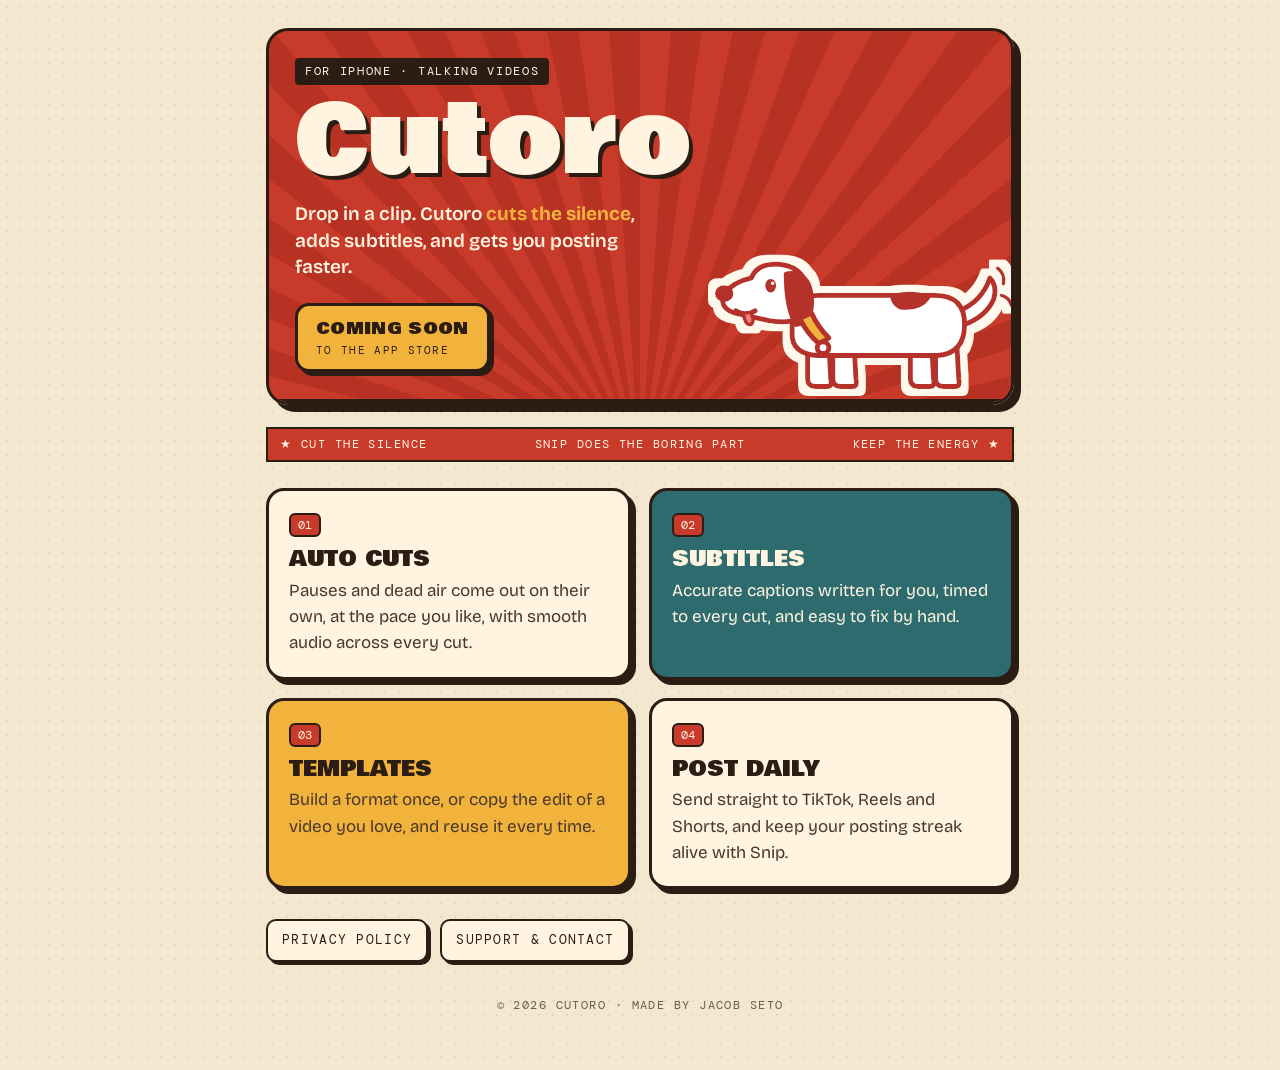
==== index.html @ b3b54649 "index" ====
<!doctype html>
<html lang="en">
<head>
<meta charset="utf-8">
<meta name="viewport" content="width=device-width, initial-scale=1">
<title>Cutoro · Cut the silence</title>
<meta name="description" content="Cutoro cuts the silence out of your talking videos, adds subtitles, and gets you posting faster. For iPhone.">
<meta name="theme-color" content="#C83A2A">
<link rel="preconnect" href="https://fonts.googleapis.com">
<link rel="preconnect" href="https://fonts.gstatic.com" crossorigin>
<link href="https://fonts.googleapis.com/css2?family=Bowlby+One&family=Bricolage+Grotesque:opsz,wght@12..96,400;12..96,600;12..96,700&family=DM+Mono:wght@400;500&display=swap" rel="stylesheet">
<style>
  :root {
    --paper: #F4E7CF; --surface: #FFF4DF; --line: #CDB48C; --ink: #2B1D14;
    --soft: #4A382B; --muted: #6E5A48; --red: #C83A2A; --cream: #FFF4DF;
    --mustard: #F2B33D; --teal: #2E6B6E;
  }
  * { box-sizing: border-box; }
  body {
    margin: 0;
    background-color: var(--paper);
    background-image: radial-gradient(rgba(43, 29, 20, 0.07) 1px, transparent 1.3px);
    background-size: 14px 14px;
    color: var(--ink);
    font-family: "Bricolage Grotesque", system-ui, sans-serif;
    font-size: 17px;
    line-height: 1.55;
  }
  a { color: var(--red); text-decoration-thickness: 2px; text-underline-offset: 3px; }
  a:focus-visible { outline: 3px solid var(--mustard); outline-offset: 2px; border-radius: 4px; }
  .wrap { max-width: 780px; margin: 0 auto; padding: 28px 16px 56px; }

  .poster {
    position: relative; overflow: hidden;
    border: 3px solid var(--ink); border-radius: 22px; box-shadow: 7px 7px 0 var(--ink);
    background: repeating-conic-gradient(from 0deg at 50% 118%, #C83A2A 0deg 4deg, #B83223 4deg 8deg);
    color: var(--cream);
    padding: 26px 26px 0; min-height: 360px;
  }
  .poster::after { content: ""; position: absolute; left: 0; right: 0; bottom: 0; height: 3px; background: var(--ink); }
  .ink-tag {
    display: inline-block; font-family: "DM Mono", monospace; font-size: 12px; letter-spacing: 0.14em;
    text-transform: uppercase; background: var(--ink); color: var(--cream); padding: 4px 10px; border-radius: 4px;
  }
  h1 {
    margin: 14px 0 0; font-family: "Bowlby One", sans-serif; font-weight: 400;
    font-size: clamp(54px, 14vw, 96px); line-height: 0.9; text-shadow: 4px 4px 0 var(--ink);
  }
  .tagline {
    position: relative; z-index: 2; max-width: 50%; margin: 16px 0 22px;
    font-weight: 600; font-size: 19px; line-height: 1.4;
  }
  .tagline b { color: var(--mustard); font-weight: 700; }
  .badge {
    position: relative; z-index: 2; display: inline-flex; align-items: center; gap: 10px;
    margin-bottom: 30px; padding: 10px 18px;
    background: var(--mustard); color: var(--ink);
    border: 3px solid var(--ink); border-radius: 14px; box-shadow: 4px 4px 0 var(--ink);
    font-family: "Bowlby One", sans-serif; font-size: 17px; letter-spacing: 0.02em;
    text-transform: uppercase; text-decoration: none;
  }
  .badge small { font-family: "DM Mono", monospace; font-size: 11px; letter-spacing: 0.12em; display: block; }
  .snip { position: absolute; right: -6px; bottom: -4px; width: min(320px, 50%); height: auto; z-index: 1; }

  .strip {
    display: flex; justify-content: space-between; gap: 10px; margin-top: 22px; padding: 6px 12px;
    background: var(--red); color: var(--cream); border: 2px solid var(--ink);
    font-family: "DM Mono", monospace; font-size: 12px; letter-spacing: 0.12em; text-transform: uppercase;
    white-space: nowrap; overflow: hidden;
  }

  .features { display: grid; grid-template-columns: repeat(2, minmax(0, 1fr)); gap: 18px; margin-top: 26px; }
  .card {
    background: var(--surface); border: 3px solid var(--ink); border-radius: 18px;
    box-shadow: 5px 5px 0 var(--ink); padding: 20px;
  }
  .card .num {
    display: inline-block; font-family: "DM Mono", monospace; font-size: 12px; color: var(--cream);
    background: var(--red); border: 2px solid var(--ink); border-radius: 6px; padding: 1px 7px;
  }
  .card h2 {
    margin: 10px 0 6px; font-family: "Bowlby One", sans-serif; font-weight: 400;
    font-size: 22px; line-height: 1.1; text-transform: uppercase;
  }
  .card p { margin: 0; color: var(--soft); }
  .card.teal { background: var(--teal); color: var(--cream); }
  .card.teal p { color: var(--cream); }
  .card.mustard { background: var(--mustard); }

  .links {
    display: flex; flex-wrap: wrap; gap: 12px; margin-top: 30px;
  }
  .links a {
    font-family: "DM Mono", monospace; font-size: 13px; letter-spacing: 0.1em; text-transform: uppercase;
    color: var(--ink); text-decoration: none; background: var(--surface);
    border: 2px solid var(--ink); border-radius: 10px; box-shadow: 3px 3px 0 var(--ink); padding: 9px 14px;
  }
  .links a:hover { background: var(--mustard); }

  footer {
    margin-top: 34px; text-align: center; font-family: "DM Mono", monospace; font-size: 12px;
    letter-spacing: 0.12em; text-transform: uppercase; color: var(--muted);
  }

  @media (max-width: 600px) {
    body { font-size: 16px; }
    .poster { padding: 20px 18px 0; min-height: 0; }
    .tagline { max-width: none; }
    .badge { margin-bottom: 170px; }
    .snip { width: 250px; }
    .features { grid-template-columns: minmax(0, 1fr); }
    .strip .hide-sm { display: none; }
  }
</style>
</head>
<body>
<main class="wrap">
  <header class="poster">
    <span class="ink-tag">For iPhone · Talking videos</span>
    <h1>Cutoro</h1>
    <p class="tagline">Drop in a clip. Cutoro <b>cuts the silence</b>, adds subtitles, and gets you posting faster.</p>
    <span class="badge"><span>Coming soon<small>to the App Store</small></span></span>
    <svg class="snip" viewBox="-14 -4 330 168" role="img" aria-label="Snip, Cutoro's dachshund mascot">
      <defs>
        <filter id="sticker" x="-15%" y="-25%" width="130%" height="150%">
          <feMorphology in="SourceAlpha" operator="dilate" radius="7" result="grown"/>
          <feFlood flood-color="#FFF8EC"/>
          <feComposite in2="grown" operator="in" result="edge"/>
          <feMerge><feMergeNode in="edge"/><feMergeNode in="SourceGraphic"/></feMerge>
        </filter>
      </defs>
      <g filter="url(#sticker)" stroke="#B5302A" stroke-width="5" stroke-linejoin="round" stroke-linecap="round">
        <path d="M100 100 L100 136 Q100 144 108 144 L120 144 Q126 144 124 136 L122 100 Z" fill="#FFFFFF"/>
        <path d="M126 100 L126 136 Q126 144 134 144 L146 144 Q152 144 150 136 L148 100 Z" fill="#FFFFFF"/>
        <path d="M206 100 L206 136 Q206 144 214 144 L226 144 Q232 144 230 136 L228 100 Z" fill="#FFFFFF"/>
        <path d="M232 100 L232 136 Q232 144 240 144 L252 144 Q258 144 256 136 L254 100 Z" fill="#FFFFFF"/>
        <path d="M256 66 Q280 56 288 32 Q296 40 292 54 Q284 72 262 80 Z" fill="#FFFFFF"/>
        <path d="M84 70 Q84 50 112 50 L232 50 Q262 50 262 80 Q262 110 234 112 L110 112 Q84 110 84 90 Z" fill="#FFFFFF"/>
        <path d="M188 51 Q208 46 224 52 Q216 64 196 62 Q188 58 188 51 Z" fill="#B5302A"/>
        <path d="M100 60 Q104 22 72 18 Q48 16 42 32 Q24 36 14 48 Q8 62 24 68 Q42 72 60 76 Q96 82 100 60 Z" fill="#FFFFFF"/>
        <ellipse cx="14" cy="48" rx="7" ry="6" fill="#B5302A"/>
        <path d="M78 28 Q102 24 104 52 Q106 76 88 80 Q78 62 78 28 Z" fill="#B5302A"/>
        <path d="M92 74 Q100 90 112 100 L122 94 Q110 82 104 68 Z" fill="#F2B33D"/>
        <circle cx="116" cy="104" r="6" fill="#FFFFFF"/>
        <ellipse cx="62" cy="40" rx="5.5" ry="7" fill="#B5302A" stroke="none"/>
        <circle cx="64" cy="37.5" r="1.8" fill="#FFFFFF" stroke="none"/>
        <path d="M26 66 Q36 72 46 66" fill="none"/>
        <path d="M34 70 Q36 82 42 80 Q46 76 42 69" fill="#F27E7E" stroke-width="3.5"/>
        <path d="M296 22 Q304 28 302 38 M300 50 Q308 52 310 60" fill="none" stroke-width="3.5"/>
      </g>
    </svg>
  </header>

  <div class="strip" aria-hidden="true">
    <span>★ Cut the silence</span>
    <span class="hide-sm">Snip does the boring part</span>
    <span>Keep the energy ★</span>
  </div>

  <section class="features" aria-label="What Cutoro does">
    <article class="card">
      <span class="num">01</span>
      <h2>Auto cuts</h2>
      <p>Pauses and dead air come out on their own, at the pace you like, with smooth audio across every cut.</p>
    </article>
    <article class="card teal">
      <span class="num">02</span>
      <h2>Subtitles</h2>
      <p>Accurate captions written for you, timed to every cut, and easy to fix by hand.</p>
    </article>
    <article class="card mustard">
      <span class="num">03</span>
      <h2>Templates</h2>
      <p>Build a format once, or copy the edit of a video you love, and reuse it every time.</p>
    </article>
    <article class="card">
      <span class="num">04</span>
      <h2>Post daily</h2>
      <p>Send straight to TikTok, Reels and Shorts, and keep your posting streak alive with Snip.</p>
    </article>
  </section>

  <nav class="links" aria-label="More">
    <a href="privacypolicy.html">Privacy policy</a>
    <a href="mailto:matthewseto2004@gmail.com">Support &amp; contact</a>
  </nav>

  <footer>© 2026 Cutoro · Made by Jacob Seto</footer>
</main>
</body>
</html>
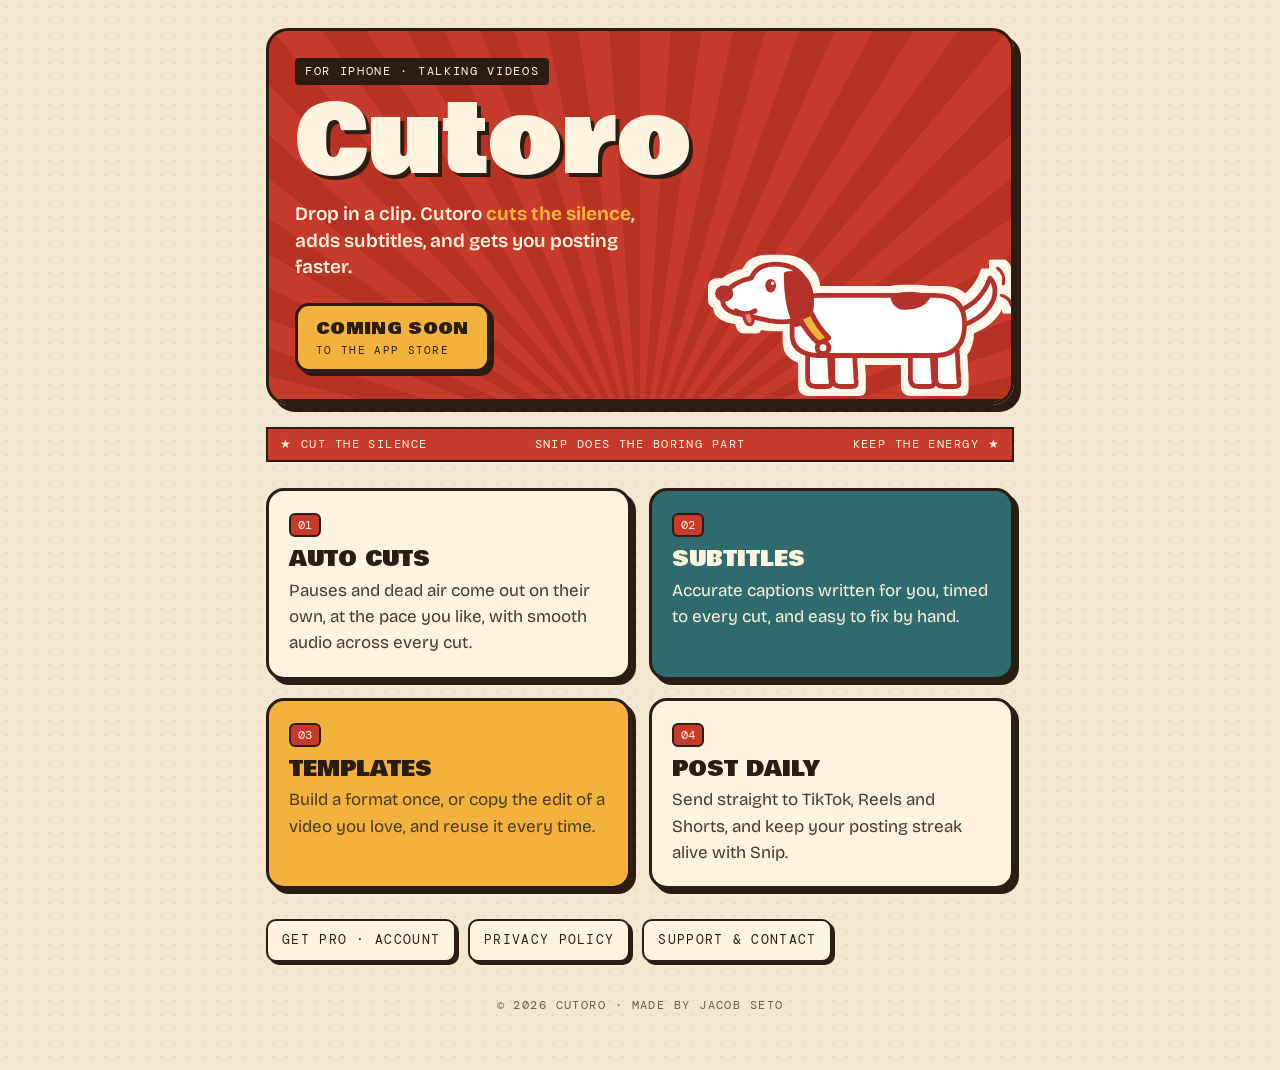
==== commit a7ffe3e2: "adding domain" ====
--- a/index.html
+++ b/index.html
@@ -181,6 +181,7 @@
   </section>
 
   <nav class="links" aria-label="More">
+    <a href="account.html">Get Pro · Account</a>
     <a href="privacypolicy.html">Privacy policy</a>
     <a href="mailto:matthewseto2004@gmail.com">Support &amp; contact</a>
   </nav>
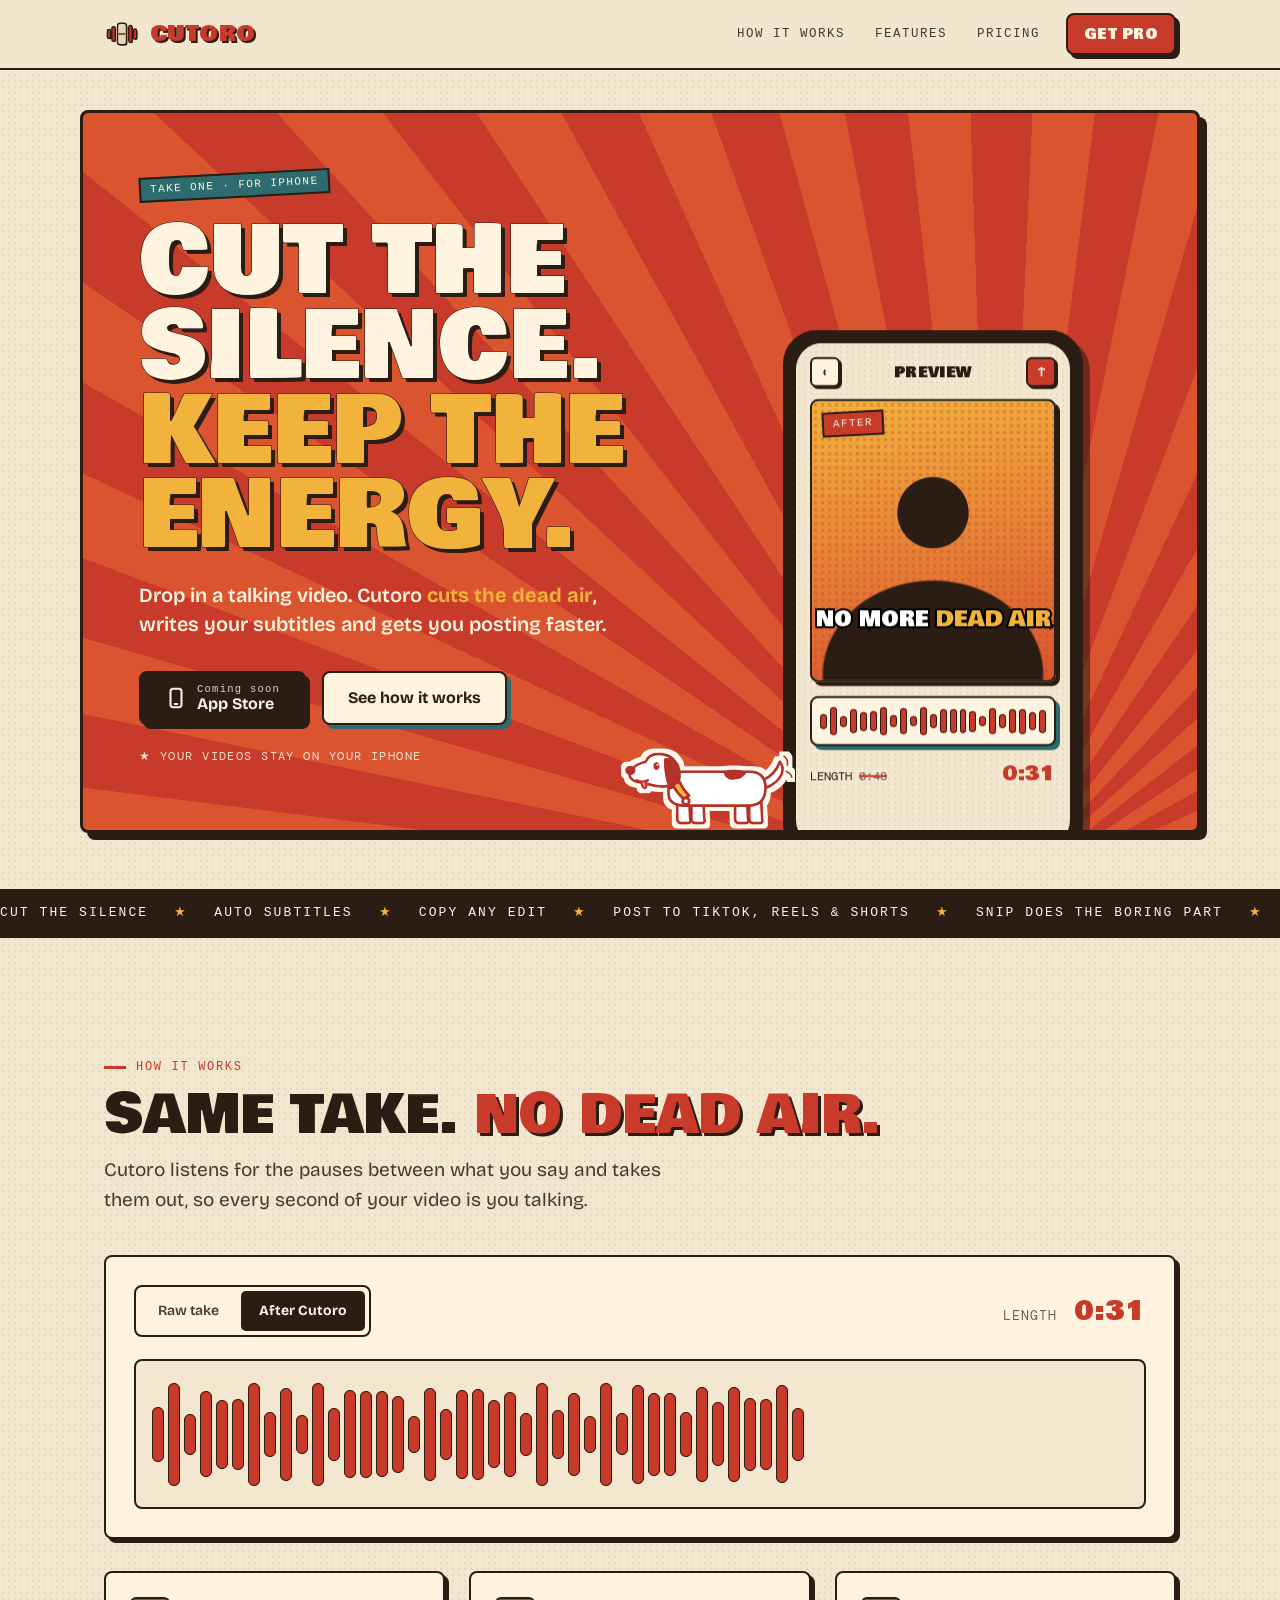
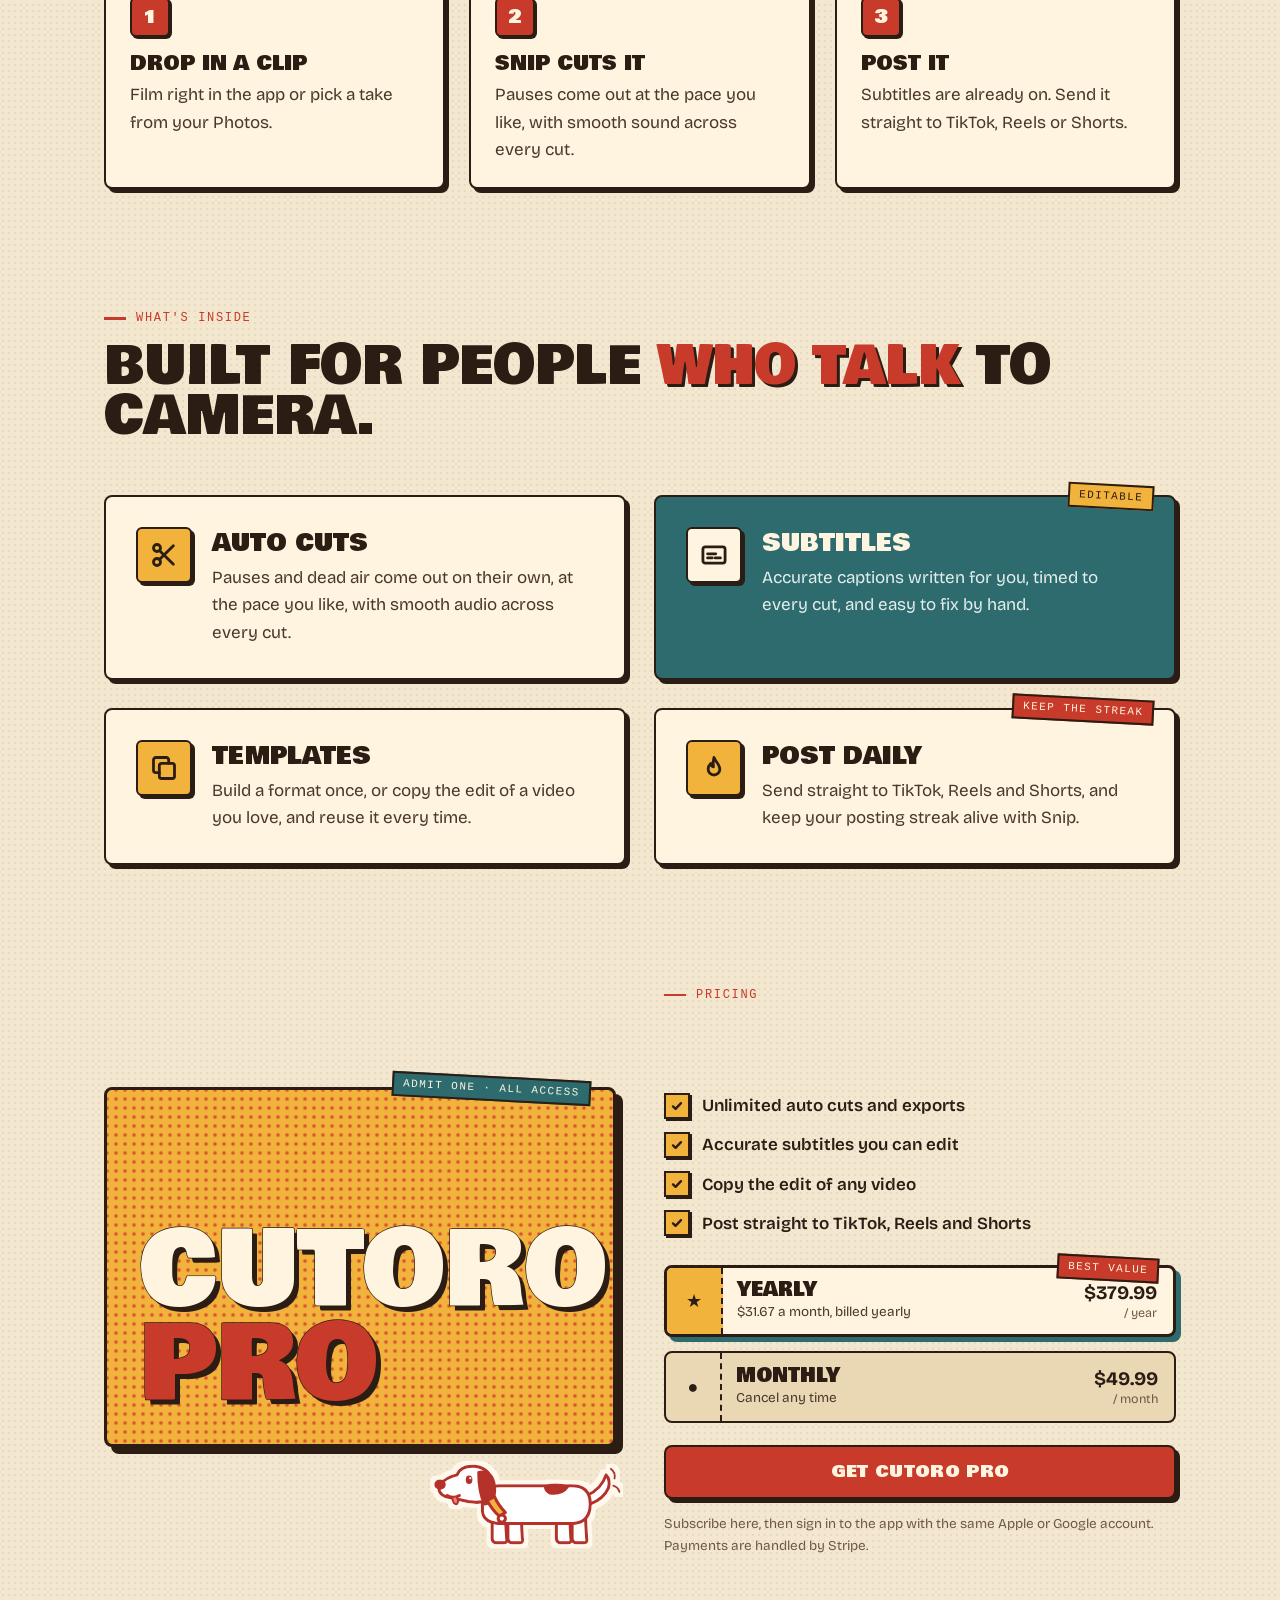
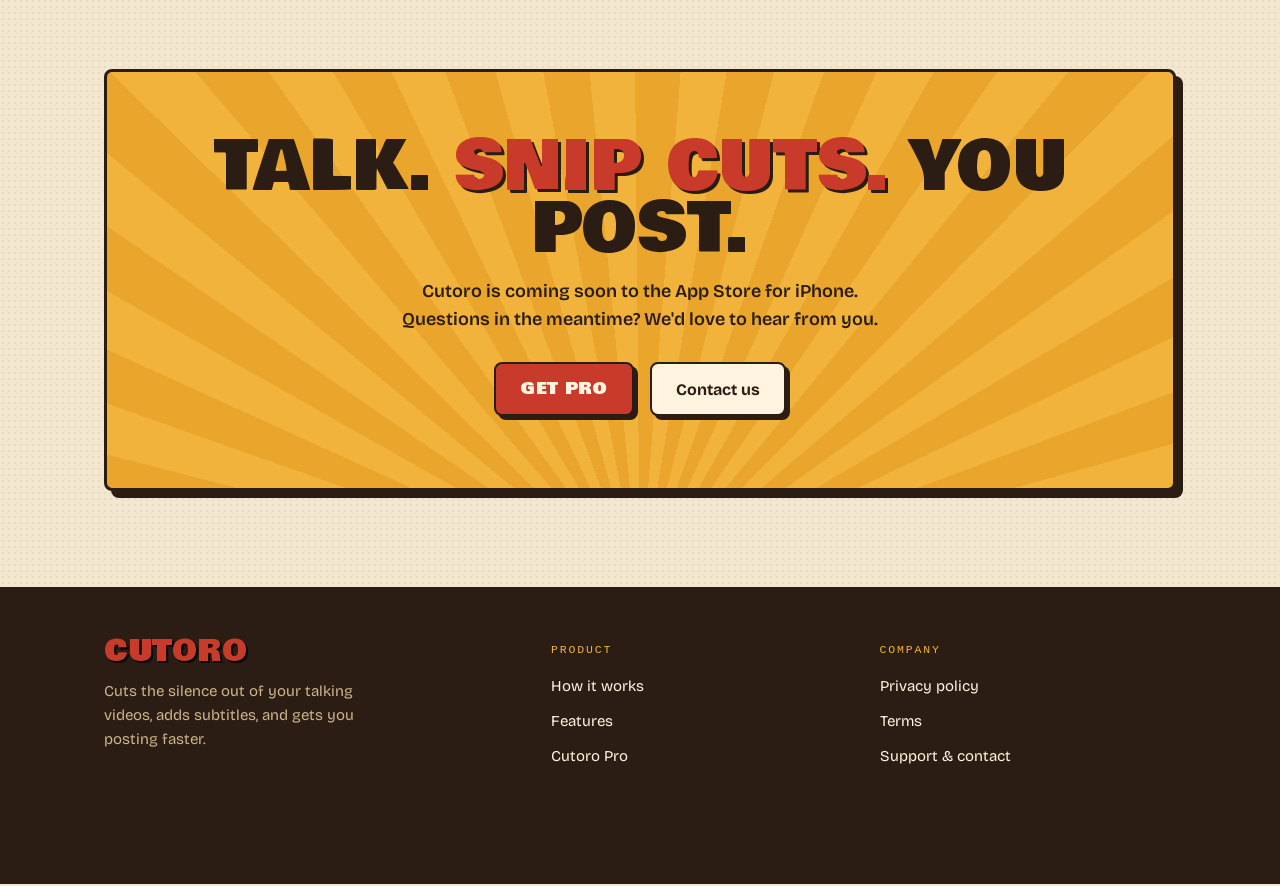
==== commit 5d8ca61f: "Redesign the site in the app's screenprint style, with scroll motion - Shared assets/site.css built " ====
--- a/index.html
+++ b/index.html
@@ -5,188 +5,487 @@
 <meta name="viewport" content="width=device-width, initial-scale=1">
 <title>Cutoro · Cut the silence</title>
 <meta name="description" content="Cutoro cuts the silence out of your talking videos, adds subtitles, and gets you posting faster. For iPhone.">
-<meta name="theme-color" content="#C83A2A">
+<meta name="theme-color" content="#F4E7CF">
+<meta property="og:title" content="Cutoro · Cut the silence">
+<meta property="og:description" content="Drop in a clip. Cutoro cuts the silence, adds subtitles, and gets you posting faster.">
+<link rel="icon" href="assets/favicon.svg" type="image/svg+xml">
 <link rel="preconnect" href="https://fonts.googleapis.com">
 <link rel="preconnect" href="https://fonts.gstatic.com" crossorigin>
-<link href="https://fonts.googleapis.com/css2?family=Bowlby+One&family=Bricolage+Grotesque:opsz,wght@12..96,400;12..96,600;12..96,700&family=DM+Mono:wght@400;500&display=swap" rel="stylesheet">
+<link href="https://fonts.googleapis.com/css2?family=Bowlby+One&family=Bricolage+Grotesque:opsz,wght@12..96,400;12..96,500;12..96,600;12..96,700&family=DM+Mono:wght@400;500&display=swap" rel="stylesheet">
+<link rel="stylesheet" href="assets/site.css">
 <style>
-  :root {
-    --paper: #F4E7CF; --surface: #FFF4DF; --line: #CDB48C; --ink: #2B1D14;
-    --soft: #4A382B; --muted: #6E5A48; --red: #C83A2A; --cream: #FFF4DF;
-    --mustard: #F2B33D; --teal: #2E6B6E;
-  }
-  * { box-sizing: border-box; }
-  body {
-    margin: 0;
-    background-color: var(--paper);
-    background-image: radial-gradient(rgba(43, 29, 20, 0.07) 1px, transparent 1.3px);
-    background-size: 14px 14px;
-    color: var(--ink);
-    font-family: "Bricolage Grotesque", system-ui, sans-serif;
-    font-size: 17px;
-    line-height: 1.55;
-  }
-  a { color: var(--red); text-decoration-thickness: 2px; text-underline-offset: 3px; }
-  a:focus-visible { outline: 3px solid var(--mustard); outline-offset: 2px; border-radius: 4px; }
-  .wrap { max-width: 780px; margin: 0 auto; padding: 28px 16px 56px; }
-
-  .poster {
+  /* ── Hero ── */
+  .hero { padding: 40px 0 0; }
+  .hero-poster {
     position: relative; overflow: hidden;
-    border: 3px solid var(--ink); border-radius: 22px; box-shadow: 7px 7px 0 var(--ink);
-    background: repeating-conic-gradient(from 0deg at 50% 118%, #C83A2A 0deg 4deg, #B83223 4deg 8deg);
-    color: var(--cream);
-    padding: 26px 26px 0; min-height: 360px;
-  }
-  .poster::after { content: ""; position: absolute; left: 0; right: 0; bottom: 0; height: 3px; background: var(--ink); }
-  .ink-tag {
-    display: inline-block; font-family: "DM Mono", monospace; font-size: 12px; letter-spacing: 0.14em;
-    text-transform: uppercase; background: var(--ink); color: var(--cream); padding: 4px 10px; border-radius: 4px;
-  }
-  h1 {
-    margin: 14px 0 0; font-family: "Bowlby One", sans-serif; font-weight: 400;
-    font-size: clamp(54px, 14vw, 96px); line-height: 0.9; text-shadow: 4px 4px 0 var(--ink);
-  }
-  .tagline {
-    position: relative; z-index: 2; max-width: 50%; margin: 16px 0 22px;
-    font-weight: 600; font-size: 19px; line-height: 1.4;
-  }
-  .tagline b { color: var(--mustard); font-weight: 700; }
-  .badge {
-    position: relative; z-index: 2; display: inline-flex; align-items: center; gap: 10px;
-    margin-bottom: 30px; padding: 10px 18px;
-    background: var(--mustard); color: var(--ink);
-    border: 3px solid var(--ink); border-radius: 14px; box-shadow: 4px 4px 0 var(--ink);
-    font-family: "Bowlby One", sans-serif; font-size: 17px; letter-spacing: 0.02em;
-    text-transform: uppercase; text-decoration: none;
-  }
-  .badge small { font-family: "DM Mono", monospace; font-size: 11px; letter-spacing: 0.12em; display: block; }
-  .snip { position: absolute; right: -6px; bottom: -4px; width: min(320px, 50%); height: auto; z-index: 1; }
-
-  .strip {
-    display: flex; justify-content: space-between; gap: 10px; margin-top: 22px; padding: 6px 12px;
-    background: var(--red); color: var(--cream); border: 2px solid var(--ink);
-    font-family: "DM Mono", monospace; font-size: 12px; letter-spacing: 0.12em; text-transform: uppercase;
-    white-space: nowrap; overflow: hidden;
-  }
-
-  .features { display: grid; grid-template-columns: repeat(2, minmax(0, 1fr)); gap: 18px; margin-top: 26px; }
-  .card {
-    background: var(--surface); border: 3px solid var(--ink); border-radius: 18px;
-    box-shadow: 5px 5px 0 var(--ink); padding: 20px;
-  }
-  .card .num {
-    display: inline-block; font-family: "DM Mono", monospace; font-size: 12px; color: var(--cream);
-    background: var(--red); border: 2px solid var(--ink); border-radius: 6px; padding: 1px 7px;
-  }
-  .card h2 {
-    margin: 10px 0 6px; font-family: "Bowlby One", sans-serif; font-weight: 400;
-    font-size: 22px; line-height: 1.1; text-transform: uppercase;
-  }
-  .card p { margin: 0; color: var(--soft); }
-  .card.teal { background: var(--teal); color: var(--cream); }
-  .card.teal p { color: var(--cream); }
-  .card.mustard { background: var(--mustard); }
-
-  .links {
-    display: flex; flex-wrap: wrap; gap: 12px; margin-top: 30px;
-  }
-  .links a {
-    font-family: "DM Mono", monospace; font-size: 13px; letter-spacing: 0.1em; text-transform: uppercase;
-    color: var(--ink); text-decoration: none; background: var(--surface);
-    border: 2px solid var(--ink); border-radius: 10px; box-shadow: 3px 3px 0 var(--ink); padding: 9px 14px;
-  }
-  .links a:hover { background: var(--mustard); }
-
-  footer {
-    margin-top: 34px; text-align: center; font-family: "DM Mono", monospace; font-size: 12px;
-    letter-spacing: 0.12em; text-transform: uppercase; color: var(--muted);
-  }
-
+    border: var(--ink-heavy) solid var(--ink); border-radius: var(--corner);
+    box-shadow: var(--hero-shadow) var(--hero-shadow) 0 var(--ink);
+    display: grid; grid-template-columns: minmax(0, 1.15fr) minmax(0, 0.85fr); align-items: end; gap: 24px;
+    padding: 56px 56px 0; color: var(--cream);
+  }
+  .hero-copy { padding-bottom: 64px; position: relative; z-index: 2; }
+  .hero h1 {
+    margin: 22px 0 0; font-size: clamp(46px, 7.4vw, 92px);
+    text-shadow: 4px 4px 0 var(--ink);
+    -webkit-text-stroke: 1.2px var(--ink); paint-order: stroke fill;
+  }
+  .hero h1 .line { display: block; }
+  .hero h1 .accent { color: var(--mustard); }
+  .hero-lead { max-width: 470px; margin: 22px 0 32px; font-size: 20px; font-weight: 600; line-height: 1.45; }
+  .hero-lead b { color: var(--mustard); }
+  .hero-actions { display: flex; flex-wrap: wrap; gap: 16px; }
+  .hero-note { margin: 22px 0 0; font-family: var(--mono); font-size: 12px; letter-spacing: 0.12em; text-transform: uppercase; opacity: .9; }
+
+  /* Phone */
+  .hero-stage { position: relative; align-self: end; display: flex; justify-content: center; }
+  .phone {
+    position: relative; z-index: 1; width: 300px; margin-bottom: -40px;
+    background: var(--ink); border: var(--ink-heavy) solid var(--ink); border-radius: 34px;
+    padding: 10px; box-shadow: var(--hero-shadow) var(--hero-shadow) 0 rgba(43, 29, 20, .55);
+  }
+  .screen {
+    background: var(--paper); border-radius: 26px; overflow: hidden; color: var(--ink);
+    background-image: radial-gradient(rgba(43, 29, 20, 0.07) 0.7px, transparent 0.9px); background-size: 6px 6px;
+    padding: 14px 14px 56px;
+  }
+  .screen-bar { display: flex; justify-content: space-between; align-items: center; margin-bottom: 12px; }
+  .screen-bar .ico {
+    width: 30px; height: 30px; border: 2px solid var(--ink); border-radius: var(--corner-sm);
+    background: var(--surface); box-shadow: 2px 2px 0 var(--ink); display: grid; place-items: center;
+    font-weight: 700; font-size: 14px; line-height: 1;
+  }
+  .screen-bar .title { font-family: var(--display); font-size: 15px; letter-spacing: 0.02em; }
+  .video {
+    position: relative; aspect-ratio: 4 / 4.6; border: var(--ink-w) solid var(--ink); border-radius: var(--corner);
+    box-shadow: 4px 4px 0 var(--ink); overflow: hidden;
+    background:
+      radial-gradient(circle at 50% 40%, #2B1D14 0 17%, transparent 17.5%),
+      radial-gradient(ellipse 46% 34% at 50% 98%, #2B1D14 0 98%, transparent 100%),
+      radial-gradient(circle, rgba(200, 58, 42, .35) 1.4px, transparent 1.8px) 0 0 / 7px 7px,
+      linear-gradient(170deg, var(--mustard), var(--red-ray));
+  }
+  .video .print-tag { position: absolute; top: 10px; left: 10px; }
+  .caption {
+    position: absolute; left: 0; right: 0; bottom: 18%; text-align: center;
+    font-family: var(--display); font-size: 21px; color: #fff; line-height: 1;
+    -webkit-text-stroke: 4px #000; paint-order: stroke fill;
+  }
+  .caption mark { background: none; color: var(--mustard); }
+  .mini-wave { margin-top: 14px; padding: 8px 8px; height: 50px; }
+  .lengths { display: flex; align-items: baseline; justify-content: space-between; margin-top: 12px; font-family: var(--mono); font-size: 12px; }
+  .lengths s { color: var(--muted); text-decoration-color: var(--red); text-decoration-thickness: 2px; }
+  .lengths b { font-family: var(--display); font-weight: 400; font-size: 20px; color: var(--red); }
+  .snip-hero { position: absolute; z-index: 3; width: 180px; left: -110px; bottom: -4px; }
+
+  /* Waveform (bars) */
+  .wave { display: flex; align-items: center; gap: 3px; background: var(--surface); }
+  .wave i {
+    flex: 1 1 0; min-width: 2px; height: var(--h); max-width: 9px;
+    background: var(--red); border-radius: 99px; outline: 1.5px solid var(--ink); outline-offset: -1.5px;
+  }
+  .wave .gap { display: flex; align-items: center; gap: 3px; height: 100%; flex: 0 0 auto; }
+  .wave .gap i { background: var(--cut); outline: none; opacity: .55; width: 4px; }
+
+  /* ── Sections ── */
+  section.block { padding-top: 112px; }
+  .block-head { display: flex; justify-content: space-between; align-items: end; gap: 32px; flex-wrap: wrap; margin-bottom: 40px; }
+
+  /* How it works */
+  .demo { padding: 28px; }
+  .demo-top { display: flex; justify-content: space-between; align-items: center; gap: 16px; flex-wrap: wrap; margin-bottom: 22px; }
+  .seg {
+    display: inline-flex; gap: 4px; padding: 4px; background: var(--surface);
+    border: 2px solid var(--ink); border-radius: var(--corner);
+  }
+  .seg button {
+    font: inherit; font-weight: 600; font-size: 14px; border: 0; cursor: pointer; background: transparent; color: var(--soft);
+    min-height: 40px; padding: 0 18px; border-radius: 5px;
+  }
+  .seg button[aria-pressed="true"] { background: var(--ink); color: var(--cream); font-weight: 700; }
+  .demo-len { font-family: var(--mono); font-size: 13px; letter-spacing: 0.08em; text-transform: uppercase; color: var(--muted); }
+  .demo-len b { font-family: var(--display); font-weight: 400; font-size: 26px; color: var(--red); letter-spacing: 0; margin-left: 8px; }
+  .big-wave {
+    height: 150px; padding: 18px 16px; border: var(--ink-w) solid var(--ink); border-radius: var(--corner);
+    background: var(--paper); gap: 4px;
+  }
+  .big-wave i { max-width: 12px; }
+  .big-wave .gap {
+    position: relative; gap: 4px; padding: 0 6px; margin: 0 2px;
+    background: repeating-linear-gradient(-45deg, rgba(180, 80, 31, .16) 0 6px, transparent 6px 12px);
+    border: 2px dashed var(--cut); border-radius: 5px;
+    overflow: hidden; max-width: 140px;
+    transition: max-width .55s cubic-bezier(.6, 0, .2, 1), padding .55s, margin .55s, border-width .2s .35s, opacity .3s;
+  }
+  .big-wave .gap::before {
+    content: "cut"; position: absolute; top: -1px; left: 50%; transform: translateX(-50%);
+    font-family: var(--mono); font-size: 10px; font-weight: 500; letter-spacing: .12em; text-transform: uppercase;
+    background: var(--cut); color: var(--cream); padding: 0 5px; border-radius: 0 0 3px 3px;
+  }
+  .big-wave .gap i { width: 5px; }
+  .big-wave.after .gap { max-width: 0; padding: 0; margin: 0 -2px; border-width: 0; opacity: 0; }
+  @media (prefers-reduced-motion: reduce) { .big-wave .gap { transition: none; } }
+
+  .steps { display: grid; grid-template-columns: repeat(3, minmax(0, 1fr)); gap: 24px; margin-top: 32px; }
+  .step { padding: 24px; }
+  .step .n {
+    display: inline-grid; place-items: center; width: 40px; height: 40px;
+    font-family: var(--display); font-size: 18px; color: var(--cream); background: var(--red);
+    border: 2px solid var(--ink); border-radius: var(--corner-sm); box-shadow: 2px 2px 0 var(--ink);
+  }
+  .step h3 { margin: 16px 0 6px; font-family: var(--display); font-weight: 400; font-size: 20px; line-height: 1.1; text-transform: uppercase; }
+  .step p { margin: 0; color: var(--soft); }
+
+  /* Features */
+  .features { display: grid; grid-template-columns: repeat(2, minmax(0, 1fr)); gap: 28px; }
+  .feature { padding: 30px 30px 32px; display: grid; grid-template-columns: auto 1fr; gap: 20px; align-items: start; }
+  .feature .icon {
+    width: 56px; height: 56px; display: grid; place-items: center;
+    background: var(--mustard); border: var(--ink-w) solid var(--ink); border-radius: var(--corner-sm);
+    box-shadow: 3px 3px 0 var(--ink);
+  }
+  .feature .icon svg { width: 28px; height: 28px; }
+  .feature h3 { margin: 4px 0 8px; font-family: var(--display); font-weight: 400; font-size: 24px; line-height: 1.05; text-transform: uppercase; }
+  .feature p { margin: 0; color: var(--soft); }
+  .feature .print-tag { position: absolute; top: -13px; right: 20px; }
+  .feature.teal { background: var(--teal); color: var(--cream); }
+  .feature.teal p { color: #E3EEEC; }
+  .feature.teal .icon { background: var(--cream); }
+
+  /* Pro */
+  .pro { display: grid; grid-template-columns: minmax(0, 1fr) minmax(0, 1fr); gap: 48px; align-items: center; }
+  .pro-poster {
+    position: relative; min-height: 360px; padding: 32px;
+    border: var(--ink-heavy) solid var(--ink); border-radius: var(--corner);
+    box-shadow: var(--hero-shadow) var(--hero-shadow) 0 var(--ink);
+    display: flex; flex-direction: column; justify-content: flex-end;
+  }
+  .pro-poster .display { font-size: clamp(62px, 8vw, 104px); -webkit-text-stroke: 1.4px var(--ink); paint-order: stroke fill; text-shadow: 5px 5px 0 var(--ink); }
+  .pro-poster .display span { display: block; }
+  .pro-poster .display .c { color: var(--cream); }
+  .pro-poster .display .r { color: var(--red); }
+  .pro-poster .print-tag { position: absolute; top: -14px; right: 22px; }
+  .pro-poster .snip-pro { position: absolute; right: -10px; bottom: -34px; width: 200px; }
+  .checks { list-style: none; padding: 0; margin: 24px 0 28px; display: grid; gap: 12px; }
+  .checks li { display: flex; gap: 12px; align-items: center; font-weight: 600; }
+  .checks li::before {
+    content: ""; flex: none; width: 22px; height: 22px; background: var(--mustard);
+    border: 2px solid var(--ink); box-shadow: 2px 2px 0 var(--ink);
+    background-image: url("data:image/svg+xml,%3Csvg xmlns='http://www.w3.org/2000/svg' viewBox='0 0 20 20'%3E%3Cpath d='M5 10.5l3.2 3L15 6.5' fill='none' stroke='%232B1D14' stroke-width='3' stroke-linecap='round' stroke-linejoin='round'/%3E%3C/svg%3E");
+    background-size: 16px; background-position: center; background-repeat: no-repeat;
+  }
+  .tickets { display: grid; gap: 14px; margin-bottom: 22px; }
+  .ticket-row {
+    position: relative; display: flex; align-items: stretch; min-height: 72px; text-decoration: none; color: var(--ink);
+    background: var(--surface2); border: var(--ink-w) solid var(--ink); border-radius: var(--corner); overflow: visible;
+  }
+  .ticket-row.best { background: var(--surface); border-width: var(--ink-heavy); box-shadow: 5px 5px 0 var(--teal); }
+  .ticket-row .stub { width: 56px; flex: none; border-right: 2.5px dashed var(--ink); display: grid; place-items: center; font-family: var(--display); font-size: 18px; }
+  .ticket-row.best .stub { background: var(--mustard); border-radius: 5px 0 0 5px; }
+  .ticket-row .what { padding: 12px 14px; display: flex; flex-direction: column; justify-content: center; }
+  .ticket-row .what b { font-family: var(--display); font-weight: 400; font-size: 19px; text-transform: uppercase; line-height: 1.1; }
+  .ticket-row .what small { color: var(--soft); font-size: 13.5px; }
+  .ticket-row .price { margin-left: auto; padding: 0 16px; display: flex; flex-direction: column; justify-content: center; text-align: right; line-height: 1.2; }
+  .ticket-row .price b { font-size: 19px; }
+  .ticket-row .price small { font-size: 12.5px; color: var(--muted); }
+  .ticket-row .print-tag { position: absolute; top: -12px; right: 14px; }
+  .fine { font-size: 13.5px; color: var(--muted); margin: 14px 0 0; }
+
+  /* Closing CTA */
+  .cta {
+    position: relative; overflow: hidden; text-align: center; padding: 64px 24px 72px;
+    border: var(--ink-heavy) solid var(--ink); border-radius: var(--corner);
+    box-shadow: var(--hero-shadow) var(--hero-shadow) 0 var(--ink);
+  }
+  .cta .display { font-size: clamp(36px, 6vw, 68px); color: var(--ink); }
+  .cta .display span { color: var(--red); text-shadow: 3px 3px 0 var(--ink); }
+  .cta p { max-width: 520px; margin: 16px auto 28px; font-size: 18px; font-weight: 600; }
+  .cta-actions { display: flex; flex-wrap: wrap; gap: 16px; justify-content: center; }
+
+  @media (max-width: 960px) {
+    .hero-poster { grid-template-columns: minmax(0, 1fr); padding: 40px 32px 0; }
+    .hero-copy { padding-bottom: 8px; }
+    .hero-stage { padding-top: 12px; }
+    .pro { grid-template-columns: minmax(0, 1fr); gap: 56px; }
+    .steps { grid-template-columns: minmax(0, 1fr); gap: 18px; }
+    .features { grid-template-columns: minmax(0, 1fr); gap: 24px; }
+  }
   @media (max-width: 600px) {
-    body { font-size: 16px; }
-    .poster { padding: 20px 18px 0; min-height: 0; }
-    .tagline { max-width: none; }
-    .badge { margin-bottom: 170px; }
-    .snip { width: 250px; }
-    .features { grid-template-columns: minmax(0, 1fr); }
-    .strip .hide-sm { display: none; }
+    .hero { padding-top: 20px; }
+    .hero-poster { padding: 28px 20px 0; }
+    .hero-lead { font-size: 17px; }
+    .hero-actions .btn { width: 100%; }
+    .phone { width: 260px; }
+    .snip-hero { display: none; }
+    .caption { font-size: 18px; }
+    section.block { padding-top: 80px; }
+    .demo { padding: 18px; }
+    .big-wave { height: 110px; padding: 14px 8px; gap: 2px; }
+    .big-wave .gap { gap: 2px; padding: 0 3px; }
+    .big-wave .gap i { width: 3px; }
+    .feature { padding: 24px 20px; grid-template-columns: minmax(0, 1fr); gap: 14px; }
+    .pro-poster { min-height: 300px; padding: 24px; }
+    .pro-poster .snip-pro { width: 150px; }
+    .cta { padding: 48px 18px 56px; }
+    .cta-actions .btn { width: 100%; }
   }
 </style>
 </head>
 <body>
-<main class="wrap">
-  <header class="poster">
-    <span class="ink-tag">For iPhone · Talking videos</span>
-    <h1>Cutoro</h1>
-    <p class="tagline">Drop in a clip. Cutoro <b>cuts the silence</b>, adds subtitles, and gets you posting faster.</p>
-    <span class="badge"><span>Coming soon<small>to the App Store</small></span></span>
-    <svg class="snip" viewBox="-14 -4 330 168" role="img" aria-label="Snip, Cutoro's dachshund mascot">
-      <defs>
-        <filter id="sticker" x="-15%" y="-25%" width="130%" height="150%">
-          <feMorphology in="SourceAlpha" operator="dilate" radius="7" result="grown"/>
-          <feFlood flood-color="#FFF8EC"/>
-          <feComposite in2="grown" operator="in" result="edge"/>
-          <feMerge><feMergeNode in="edge"/><feMergeNode in="SourceGraphic"/></feMerge>
-        </filter>
-      </defs>
-      <g filter="url(#sticker)" stroke="#B5302A" stroke-width="5" stroke-linejoin="round" stroke-linecap="round">
-        <path d="M100 100 L100 136 Q100 144 108 144 L120 144 Q126 144 124 136 L122 100 Z" fill="#FFFFFF"/>
-        <path d="M126 100 L126 136 Q126 144 134 144 L146 144 Q152 144 150 136 L148 100 Z" fill="#FFFFFF"/>
-        <path d="M206 100 L206 136 Q206 144 214 144 L226 144 Q232 144 230 136 L228 100 Z" fill="#FFFFFF"/>
-        <path d="M232 100 L232 136 Q232 144 240 144 L252 144 Q258 144 256 136 L254 100 Z" fill="#FFFFFF"/>
-        <path d="M256 66 Q280 56 288 32 Q296 40 292 54 Q284 72 262 80 Z" fill="#FFFFFF"/>
-        <path d="M84 70 Q84 50 112 50 L232 50 Q262 50 262 80 Q262 110 234 112 L110 112 Q84 110 84 90 Z" fill="#FFFFFF"/>
-        <path d="M188 51 Q208 46 224 52 Q216 64 196 62 Q188 58 188 51 Z" fill="#B5302A"/>
-        <path d="M100 60 Q104 22 72 18 Q48 16 42 32 Q24 36 14 48 Q8 62 24 68 Q42 72 60 76 Q96 82 100 60 Z" fill="#FFFFFF"/>
-        <ellipse cx="14" cy="48" rx="7" ry="6" fill="#B5302A"/>
-        <path d="M78 28 Q102 24 104 52 Q106 76 88 80 Q78 62 78 28 Z" fill="#B5302A"/>
-        <path d="M92 74 Q100 90 112 100 L122 94 Q110 82 104 68 Z" fill="#F2B33D"/>
-        <circle cx="116" cy="104" r="6" fill="#FFFFFF"/>
-        <ellipse cx="62" cy="40" rx="5.5" ry="7" fill="#B5302A" stroke="none"/>
-        <circle cx="64" cy="37.5" r="1.8" fill="#FFFFFF" stroke="none"/>
-        <path d="M26 66 Q36 72 46 66" fill="none"/>
-        <path d="M34 70 Q36 82 42 80 Q46 76 42 69" fill="#F27E7E" stroke-width="3.5"/>
-        <path d="M296 22 Q304 28 302 38 M300 50 Q308 52 310 60" fill="none" stroke-width="3.5"/>
-      </g>
-    </svg>
-  </header>
-
-  <div class="strip" aria-hidden="true">
-    <span>★ Cut the silence</span>
-    <span class="hide-sm">Snip does the boring part</span>
-    <span>Keep the energy ★</span>
+
+<header class="site-header">
+  <div class="container">
+    <a class="brand" href="./" aria-label="Cutoro home">
+      <img class="brand-mark" src="assets/mark.svg" alt="">
+      <span class="brand-word">CUTORO</span>
+    </a>
+    <nav class="nav" aria-label="Main">
+      <a class="hide-sm" href="#how">How it works</a>
+      <a class="hide-sm" href="#features">Features</a>
+      <a class="hide-sm" href="#pro">Pricing</a>
+      <a class="btn btn-primary btn-sm" href="account.html">Get Pro</a>
+    </nav>
   </div>
-
-  <section class="features" aria-label="What Cutoro does">
-    <article class="card">
-      <span class="num">01</span>
-      <h2>Auto cuts</h2>
-      <p>Pauses and dead air come out on their own, at the pace you like, with smooth audio across every cut.</p>
-    </article>
-    <article class="card teal">
-      <span class="num">02</span>
-      <h2>Subtitles</h2>
-      <p>Accurate captions written for you, timed to every cut, and easy to fix by hand.</p>
-    </article>
-    <article class="card mustard">
-      <span class="num">03</span>
-      <h2>Templates</h2>
-      <p>Build a format once, or copy the edit of a video you love, and reuse it every time.</p>
-    </article>
-    <article class="card">
-      <span class="num">04</span>
-      <h2>Post daily</h2>
-      <p>Send straight to TikTok, Reels and Shorts, and keep your posting streak alive with Snip.</p>
-    </article>
+</header>
+
+<main>
+  <!-- Hero -->
+  <section class="hero container" aria-labelledby="hero-title">
+    <div class="hero-poster rays">
+      <div class="hero-copy">
+        <span class="print-tag tilt-l">Take one · For iPhone</span>
+        <h1 class="display" id="hero-title"><span class="line">Cut the silence.</span><span class="line accent">Keep the energy.</span></h1>
+        <p class="hero-lead">Drop in a talking video. Cutoro <b>cuts the dead air</b>, writes your subtitles and gets you posting faster.</p>
+        <div class="hero-actions">
+          <span class="btn btn-ink" role="note">
+            <svg width="22" height="22" viewBox="0 0 24 24" aria-hidden="true"><rect x="6" y="2" width="12" height="20" rx="3" fill="none" stroke="currentColor" stroke-width="2.2"/><path d="M10.5 18.5h3" stroke="currentColor" stroke-width="2.2" stroke-linecap="round"/></svg>
+            <span class="stack"><small>Coming soon</small>App Store</span>
+          </span>
+          <a class="btn btn-secondary" href="#how">See how it works</a>
+        </div>
+        <p class="hero-note">★ Your videos stay on your iPhone</p>
+      </div>
+
+      <div class="hero-stage" aria-hidden="true">
+        <div class="phone" data-drift="-0.08">
+          <div class="screen">
+            <div class="screen-bar">
+              <span class="ico">‹</span>
+              <span class="title">PREVIEW</span>
+              <span class="ico" style="background:var(--red);color:var(--cream)">↑</span>
+            </div>
+            <div class="video">
+              <span class="print-tag red tilt-l">After</span>
+              <div class="caption">NO MORE <mark>DEAD AIR</mark></div>
+            </div>
+            <div class="card teal-shadow wave mini-wave">
+              <i style="--h:50%"></i><i style="--h:94%"></i><i style="--h:37%"></i><i style="--h:78%"></i><i style="--h:63%"></i><i style="--h:65%"></i><i style="--h:94%"></i><i style="--h:41%"></i><i style="--h:85%"></i><i style="--h:35%"></i><i style="--h:94%"></i><i style="--h:48%"></i><i style="--h:80%"></i><i style="--h:79%"></i><i style="--h:78%"></i><i style="--h:70%"></i><i style="--h:33%"></i><i style="--h:84%"></i><i style="--h:46%"></i><i style="--h:81%"></i><i style="--h:83%"></i><i style="--h:62%"></i><i style="--h:77%"></i>
+            </div>
+            <div class="lengths"><span>LENGTH <s>0:48</s></span><b>0:31</b></div>
+          </div>
+        </div>
+        <img class="snip-hero" src="assets/snip.svg" alt="" data-reveal="hop">
+      </div>
+    </div>
   </section>
 
-  <nav class="links" aria-label="More">
-    <a href="account.html">Get Pro · Account</a>
-    <a href="privacypolicy.html">Privacy policy</a>
-    <a href="mailto:matthewseto2004@gmail.com">Support &amp; contact</a>
-  </nav>
-
-  <footer>© 2026 Cutoro · Made by Jacob Seto</footer>
+  <div class="ticker" aria-hidden="true" style="margin-top:56px">
+    <div class="ticker-track">
+      <span>Cut the silence</span><span>Auto subtitles</span><span>Copy any edit</span><span>Post to TikTok, Reels &amp; Shorts</span><span>Snip does the boring part</span>
+      <span>Cut the silence</span><span>Auto subtitles</span><span>Copy any edit</span><span>Post to TikTok, Reels &amp; Shorts</span><span>Snip does the boring part</span>
+    </div>
+  </div>
+
+  <!-- How it works -->
+  <section class="block container" id="how" aria-labelledby="how-title">
+    <div class="block-head">
+      <div>
+        <span class="eyebrow">How it works</span>
+        <h2 class="section-title" id="how-title">Same take. <em>No dead air.</em></h2>
+        <p class="section-lead">Cutoro listens for the pauses between what you say and takes them out, so every second of your video is you talking.</p>
+      </div>
+    </div>
+
+    <div class="card demo">
+      <div class="demo-top">
+        <div class="seg" role="group" aria-label="Show the waveform">
+          <button type="button" aria-pressed="true" data-view="before">Raw take</button>
+          <button type="button" aria-pressed="false" data-view="after">After Cutoro</button>
+        </div>
+        <span class="demo-len" aria-live="polite">Length <b id="demo-len">0:48</b></span>
+      </div>
+      <div class="wave big-wave" id="big-wave" role="img" aria-label="A waveform of a talking video. The quiet gaps between sentences are marked to be cut.">
+        <i style="--h:50%"></i><i style="--h:94%"></i><i style="--h:37%"></i><i style="--h:78%"></i><i style="--h:63%"></i><i style="--h:65%"></i><i style="--h:94%"></i><i style="--h:41%"></i><i style="--h:85%"></i><span class="gap"><i style="--h:9%"></i><i style="--h:9%"></i><i style="--h:6%"></i><i style="--h:7%"></i></span><i style="--h:35%"></i><i style="--h:94%"></i><i style="--h:48%"></i><i style="--h:80%"></i><i style="--h:79%"></i><i style="--h:78%"></i><i style="--h:70%"></i><span class="gap"><i style="--h:10%"></i><i style="--h:10%"></i><i style="--h:9%"></i><i style="--h:6%"></i><i style="--h:7%"></i></span><i style="--h:33%"></i><i style="--h:84%"></i><i style="--h:46%"></i><i style="--h:81%"></i><i style="--h:83%"></i><i style="--h:62%"></i><i style="--h:77%"></i><i style="--h:39%"></i><i style="--h:94%"></i><i style="--h:44%"></i><i style="--h:76%"></i><span class="gap"><i style="--h:10%"></i><i style="--h:11%"></i><i style="--h:6%"></i><i style="--h:10%"></i></span><i style="--h:33%"></i><i style="--h:94%"></i><i style="--h:38%"></i><i style="--h:90%"></i><i style="--h:75%"></i><i style="--h:76%"></i><span class="gap"><i style="--h:9%"></i><i style="--h:8%"></i><i style="--h:8%"></i><i style="--h:7%"></i><i style="--h:12%"></i></span><i style="--h:41%"></i><i style="--h:86%"></i><i style="--h:58%"></i><i style="--h:86%"></i><i style="--h:66%"></i><i style="--h:64%"></i><i style="--h:89%"></i><i style="--h:48%"></i>
+      </div>
+    </div>
+
+    <div class="steps">
+      <article class="card step">
+        <span class="n">1</span>
+        <h3>Drop in a clip</h3>
+        <p>Film right in the app or pick a take from your Photos.</p>
+      </article>
+      <article class="card step">
+        <span class="n">2</span>
+        <h3>Snip cuts it</h3>
+        <p>Pauses come out at the pace you like, with smooth sound across every cut.</p>
+      </article>
+      <article class="card step">
+        <span class="n">3</span>
+        <h3>Post it</h3>
+        <p>Subtitles are already on. Send it straight to TikTok, Reels or Shorts.</p>
+      </article>
+    </div>
+  </section>
+
+  <!-- Features -->
+  <section class="block container" id="features" aria-labelledby="features-title">
+    <div class="block-head">
+      <div>
+        <span class="eyebrow">What's inside</span>
+        <h2 class="section-title" id="features-title">Built for people <em>who talk</em> to camera.</h2>
+      </div>
+    </div>
+    <div class="features">
+      <article class="card feature">
+        <span class="icon" aria-hidden="true">
+          <svg viewBox="0 0 24 24" fill="none" stroke="#2B1D14" stroke-width="2.4" stroke-linecap="round" stroke-linejoin="round"><circle cx="6" cy="6" r="3"/><circle cx="6" cy="18" r="3"/><path d="M8.1 8.1 20 20M8.1 15.9 20 4"/></svg>
+        </span>
+        <div>
+          <h3>Auto cuts</h3>
+          <p>Pauses and dead air come out on their own, at the pace you like, with smooth audio across every cut.</p>
+        </div>
+      </article>
+      <article class="card feature teal">
+        <span class="print-tag mustard">Editable</span>
+        <span class="icon" aria-hidden="true">
+          <svg viewBox="0 0 24 24" fill="none" stroke="#2B1D14" stroke-width="2.4" stroke-linecap="round" stroke-linejoin="round"><rect x="2.5" y="5" width="19" height="14" rx="2"/><path d="M6.5 14.5h4M13 14.5h4.5M6.5 11h7"/></svg>
+        </span>
+        <div>
+          <h3>Subtitles</h3>
+          <p>Accurate captions written for you, timed to every cut, and easy to fix by hand.</p>
+        </div>
+      </article>
+      <article class="card feature">
+        <span class="icon" aria-hidden="true">
+          <svg viewBox="0 0 24 24" fill="none" stroke="#2B1D14" stroke-width="2.4" stroke-linecap="round" stroke-linejoin="round"><rect x="8" y="8" width="13" height="13" rx="2"/><path d="M16 8V5a2 2 0 0 0-2-2H5a2 2 0 0 0-2 2v9a2 2 0 0 0 2 2h3"/></svg>
+        </span>
+        <div>
+          <h3>Templates</h3>
+          <p>Build a format once, or copy the edit of a video you love, and reuse it every time.</p>
+        </div>
+      </article>
+      <article class="card feature">
+        <span class="print-tag red">Keep the streak</span>
+        <span class="icon" aria-hidden="true">
+          <svg viewBox="0 0 24 24" fill="none" stroke="#2B1D14" stroke-width="2.4" stroke-linecap="round" stroke-linejoin="round"><path d="M12 3c1 3.5 5 5.5 5 10a5 5 0 0 1-10 0c0-2.2 1-3.6 2.2-4.8.3 1.6 1.1 2.6 2.3 2.8C11 8.5 11.2 5.5 12 3Z"/></svg>
+        </span>
+        <div>
+          <h3>Post daily</h3>
+          <p>Send straight to TikTok, Reels and Shorts, and keep your posting streak alive with Snip.</p>
+        </div>
+      </article>
+    </div>
+  </section>
+
+  <!-- Pro -->
+  <section class="block container" id="pro" aria-labelledby="pro-title">
+    <div class="pro">
+      <div class="pro-poster halftone" aria-hidden="true">
+        <span class="print-tag">Admit one · All access</span>
+        <p class="display"><span class="c">Cutoro</span><span class="r">Pro</span></p>
+        <img class="snip-pro" src="assets/snip.svg" alt="" data-drift="-0.1">
+      </div>
+      <div>
+        <span class="eyebrow">Pricing</span>
+        <h2 class="section-title" id="pro-title">Go <em>Pro.</em></h2>
+        <ul class="checks">
+          <li>Unlimited auto cuts and exports</li>
+          <li>Accurate subtitles you can edit</li>
+          <li>Copy the edit of any video</li>
+          <li>Post straight to TikTok, Reels and Shorts</li>
+        </ul>
+        <div class="tickets">
+          <a class="ticket-row best" href="account.html">
+            <span class="print-tag red">Best value</span>
+            <span class="stub" aria-hidden="true">★</span>
+            <span class="what"><b>Yearly</b><small>$31.67 a month, billed yearly</small></span>
+            <span class="price"><b>$379.99</b><small>/ year</small></span>
+          </a>
+          <a class="ticket-row" href="account.html">
+            <span class="stub" aria-hidden="true">●</span>
+            <span class="what"><b>Monthly</b><small>Cancel any time</small></span>
+            <span class="price"><b>$49.99</b><small>/ month</small></span>
+          </a>
+        </div>
+        <a class="btn btn-primary btn-block" href="account.html">Get Cutoro Pro</a>
+        <p class="fine">Subscribe here, then sign in to the app with the same Apple or Google account. Payments are handled by Stripe.</p>
+      </div>
+    </div>
+  </section>
+
+  <!-- CTA -->
+  <section class="block container" aria-labelledby="cta-title">
+    <div class="cta rays mustard">
+      <h2 class="display" id="cta-title">Talk. <span>Snip cuts.</span> You post.</h2>
+      <p>Cutoro is coming soon to the App Store for iPhone. Questions in the meantime? We'd love to hear from you.</p>
+      <div class="cta-actions">
+        <a class="btn btn-primary" href="account.html">Get Pro</a>
+        <a class="btn" href="mailto:matthewseto2004@gmail.com">Contact us</a>
+      </div>
+    </div>
+  </section>
 </main>
+
+<footer class="site-footer">
+  <div class="container">
+    <div>
+      <span class="brand-word">CUTORO</span>
+      <p>Cuts the silence out of your talking videos, adds subtitles, and gets you posting faster.</p>
+    </div>
+    <div>
+      <h4>Product</h4>
+      <ul>
+        <li><a href="#how">How it works</a></li>
+        <li><a href="#features">Features</a></li>
+        <li><a href="account.html">Cutoro Pro</a></li>
+      </ul>
+    </div>
+    <div>
+      <h4>Company</h4>
+      <ul>
+        <li><a href="privacypolicy.html">Privacy policy</a></li>
+        <li><a href="https://www.apple.com/legal/internet-services/itunes/dev/stdeula/">Terms</a></li>
+        <li><a href="mailto:matthewseto2004@gmail.com">Support &amp; contact</a></li>
+      </ul>
+    </div>
+    <div class="footer-base">
+      <span>© 2026 Cutoro · Made by Jacob Seto</span>
+      <span>Cut the silence · Keep the energy</span>
+    </div>
+  </div>
+</footer>
+
+<script src="assets/motion.js"></script>
+<script>
+  // The before/after toggle collapses the marked silences, like the app's onboarding demo.
+  (() => {
+    const wave = document.getElementById("big-wave");
+    const len = document.getElementById("demo-len");
+    const buttons = document.querySelectorAll(".seg button");
+    const show = (view) => {
+      const after = view === "after";
+      wave.classList.toggle("after", after);
+      len.textContent = after ? "0:31" : "0:48";
+      wave.setAttribute("aria-label", after
+        ? "The same waveform with the quiet gaps removed, so the speech runs back to back."
+        : "A waveform of a talking video. The quiet gaps between sentences are marked to be cut.");
+      buttons.forEach((b) => b.setAttribute("aria-pressed", String(b.dataset.view === view)));
+    };
+    let touched = false;
+    buttons.forEach((b) => b.addEventListener("click", () => { touched = true; show(b.dataset.view); }));
+    // The first time the demo scrolls into view, play the cut once on its own.
+    window.cutoroOnView?.(wave, () => setTimeout(() => { if (!touched) show("after"); }, 900), 0.7);
+  })();
+</script>
 </body>
 </html>
--- a/assets/site.css
+++ b/assets/site.css
@@ -0,0 +1,298 @@
+/* Cutoro: the app's retro screenprint look, for the web.
+   Tokens mirror Cutoro/Theme/Theme.swift and Components.swift (Ink widths, corners, shadows). */
+
+:root {
+  --paper: #F4E7CF;      /* Theme.bg */
+  --surface: #FFF4DF;    /* cards */
+  --surface2: #EAD7B3;   /* wells, quiet chips */
+  --line: #CDB48C;
+  --ink: #2B1D14;
+  --soft: #4A382B;
+  --muted: #6E5A48;
+  --red: #C83A2A;        /* Theme.accent */
+  --red-ray: #D9542F;    /* the lighter ray and halftone dot */
+  --red-deep: #8F2418;
+  --cream: #FFF4DF;
+  --tint: #F7D9C6;
+  --mustard: #F2B33D;
+  --mustard-ray: #E9A52C;
+  --teal: #2E6B6E;
+  --cut: #B4501F;
+
+  --ink-w: 2.5px;        /* Ink.width */
+  --ink-heavy: 3px;      /* Ink.heavy */
+  --shadow: 4px;         /* Ink.shadow */
+  --hero-shadow: 7px;    /* Ink.heroShadow */
+  --corner: 8px;         /* Ink.corner */
+  --corner-sm: 6px;      /* Ink.smallCorner */
+
+  --display: "Bowlby One", "Arial Black", sans-serif;
+  --body: "Bricolage Grotesque", system-ui, sans-serif;
+  --mono: "DM Mono", ui-monospace, monospace;
+
+  --max: 1120px;
+  --gutter: 24px;
+}
+
+* { box-sizing: border-box; }
+html { -webkit-text-size-adjust: 100%; scroll-behavior: smooth; scroll-padding-top: 88px; }
+@media (prefers-reduced-motion: reduce) { html { scroll-behavior: auto; } }
+
+body {
+  margin: 0;
+  background-color: var(--paper);
+  /* PaperBackground: a faint printed dot every 6pt */
+  background-image: radial-gradient(rgba(43, 29, 20, 0.07) 0.7px, transparent 0.9px);
+  background-size: 6px 6px;
+  color: var(--ink);
+  font-family: var(--body);
+  font-optical-sizing: auto;
+  font-size: 17px;
+  line-height: 1.6;
+  -webkit-font-smoothing: antialiased;
+  overflow-x: clip; /* a tag mid-stamp never makes the page scroll sideways */
+}
+img, svg { max-width: 100%; }
+a { color: var(--red); text-decoration-thickness: 2px; text-underline-offset: 3px; }
+a:hover { color: var(--ink); }
+:focus-visible { outline: 3px solid var(--mustard); outline-offset: 3px; border-radius: 4px; }
+::selection { background: var(--mustard); color: var(--ink); }
+[hidden] { display: none !important; }
+
+.container { width: 100%; max-width: var(--max); margin: 0 auto; padding: 0 var(--gutter); }
+.narrow { max-width: 760px; }
+
+/* ── Type ─────────────────────────────────────────── */
+
+.display {
+  font-family: var(--display); font-weight: 400; text-transform: uppercase;
+  line-height: 0.92; letter-spacing: 0.005em; margin: 0;
+}
+.mono, .eyebrow {
+  font-family: var(--mono); font-size: 12px; font-weight: 500;
+  letter-spacing: 0.14em; text-transform: uppercase;
+}
+.eyebrow { color: var(--red); display: inline-flex; align-items: center; gap: 10px; }
+.eyebrow::before { content: ""; width: 22px; height: var(--ink-w); background: currentColor; }
+.section-title {
+  font-family: var(--display); font-weight: 400; text-transform: uppercase;
+  font-size: clamp(32px, 5vw, 52px); line-height: 0.95; margin: 14px 0 14px;
+}
+.section-title em { font-style: normal; color: var(--red); text-shadow: 3px 3px 0 var(--ink); }
+.section-lead { font-size: 19px; color: var(--soft); max-width: 560px; margin: 0; }
+
+/* ── Print pieces ─────────────────────────────────── */
+
+/* PrintTag: typewriter capitals on a colour block, ink outline, tilted like it's stuck on */
+.print-tag {
+  display: inline-block; white-space: nowrap;
+  font-family: var(--mono); font-weight: 500; font-size: 11px; letter-spacing: 0.13em; line-height: 1.4;
+  text-transform: uppercase; color: var(--cream); background: var(--teal);
+  border: 2px solid var(--ink); padding: 3px 9px; transform: rotate(3deg);
+}
+.print-tag.red { background: var(--red); }
+.print-tag.ink { background: var(--ink); }
+.print-tag.mustard { background: var(--mustard); color: var(--ink); }
+.print-tag.tilt-l { transform: rotate(-3deg); }
+
+/* InkTag: small dark tag, no tilt */
+.ink-tag {
+  display: inline-block; font-family: var(--mono); font-weight: 500; font-size: 11px;
+  letter-spacing: 0.14em; text-transform: uppercase; background: var(--ink); color: var(--cream); padding: 3px 8px;
+}
+
+/* StampLabel: rubber stamp */
+.stamp {
+  display: inline-block; font-family: var(--mono); font-weight: 500; font-size: 12px; line-height: 1.25;
+  letter-spacing: 0.12em; text-transform: uppercase; text-align: center;
+  color: var(--red); border: 2.5px solid var(--red); border-radius: 4px; padding: 5px 9px;
+  transform: rotate(-6deg);
+}
+
+/* retroCard */
+.card {
+  position: relative; background: var(--surface);
+  border: var(--ink-w) solid var(--ink); border-radius: var(--corner);
+  box-shadow: var(--shadow) var(--shadow) 0 var(--ink);
+}
+.card.teal-shadow { box-shadow: var(--shadow) var(--shadow) 0 var(--teal); }
+.card.flat { box-shadow: none; }
+
+/* Sunburst rays poster (RaysBackground) */
+.rays {
+  background-color: var(--red);
+  background-image: repeating-conic-gradient(from var(--rays-turn, 0deg) at 82% 110%, var(--red-ray) 0deg 4.5deg, var(--red) 4.5deg 9deg);
+}
+.rays.mustard {
+  background-color: var(--mustard);
+  background-image: repeating-conic-gradient(from var(--rays-turn, 0deg) at 50% 125%, var(--mustard) 0deg 5deg, var(--mustard-ray) 5deg 10deg);
+}
+/* Halftone (HalftoneBackground): flat mustard with a grid of red dots */
+.halftone {
+  background-color: var(--mustard);
+  background-image: radial-gradient(circle, var(--red-ray) 1.7px, transparent 2.1px);
+  background-size: 9px 9px; background-position: 4.5px 4.5px;
+}
+
+/* ── Buttons ─────────────────────────────────────── */
+
+.btn {
+  --btn-shadow: var(--ink);
+  position: relative; display: inline-flex; align-items: center; justify-content: center; gap: 10px;
+  min-height: 54px; padding: 0 24px;
+  font: inherit; font-weight: 700; font-size: 16px; line-height: 1.2; text-decoration: none; cursor: pointer;
+  color: var(--ink); background: var(--surface);
+  border: var(--ink-w) solid var(--ink); border-radius: var(--corner);
+  box-shadow: var(--shadow) var(--shadow) 0 var(--btn-shadow);
+  transition: transform .08s ease-out, box-shadow .08s ease-out, background-color .15s;
+}
+.btn:hover { color: var(--ink); background: #FFFAF0; }
+.btn:active { transform: translate(3px, 3px); box-shadow: 1px 1px 0 var(--btn-shadow); }
+.btn[disabled] { opacity: .55; cursor: default; transform: none; }
+.btn-primary {
+  background: var(--red); color: var(--cream);
+  font-family: var(--display); font-weight: 400; font-size: 17px; letter-spacing: 0.02em; text-transform: uppercase;
+}
+.btn-primary:hover { background: #D2432F; color: var(--cream); }
+.btn-secondary { --btn-shadow: var(--teal); }
+.btn-ink { background: var(--ink); color: var(--cream); }
+.btn-ink:hover { background: #3A2A1F; color: var(--cream); }
+.btn-sm { min-height: 42px; padding: 0 16px; font-size: 14px; }
+.btn-block { width: 100%; }
+.btn small { display: block; font-family: var(--mono); font-size: 10.5px; letter-spacing: 0.12em; font-weight: 500; opacity: .85; }
+.btn .stack { text-align: left; line-height: 1.15; }
+
+/* ── Site header ─────────────────────────────────── */
+
+.site-header {
+  position: sticky; top: 0; z-index: 50;
+  background: rgba(244, 231, 207, 0.92);
+  -webkit-backdrop-filter: blur(10px); backdrop-filter: blur(10px);
+  border-bottom: var(--ink-w) solid var(--ink);
+}
+.site-header .container { display: flex; align-items: center; justify-content: space-between; gap: 16px; height: 68px; }
+.brand { display: inline-flex; align-items: center; gap: 10px; text-decoration: none; color: var(--ink); }
+.brand-mark { width: 36px; height: 36px; flex: none; }
+.brand-word {
+  font-family: var(--display); font-size: 22px; letter-spacing: 0.02em; color: var(--red);
+  text-shadow: 2px 2px 0 var(--ink); line-height: 1;
+}
+.brand:hover { color: var(--ink); }
+.nav { display: flex; align-items: center; gap: 6px; }
+.nav a:not(.btn) {
+  font-family: var(--mono); font-size: 12.5px; font-weight: 500; letter-spacing: 0.12em; text-transform: uppercase;
+  color: var(--soft); text-decoration: none; padding: 8px 12px; border-radius: var(--corner-sm);
+}
+.nav a:not(.btn):hover, .nav a[aria-current="page"] { color: var(--ink); background: var(--surface2); }
+.nav .btn { margin-left: 8px; }
+
+/* ── Ticker strip ────────────────────────────────── */
+
+.ticker {
+  overflow: hidden; background: var(--ink); color: var(--cream);
+  border-block: var(--ink-w) solid var(--ink);
+  font-family: var(--mono); font-size: 13px; font-weight: 500; letter-spacing: 0.16em; text-transform: uppercase;
+}
+.ticker-track { display: flex; width: max-content; animation: ticker 38s linear infinite; }
+.ticker-track span { padding: 12px 0; white-space: nowrap; }
+.ticker-track span::after { content: "★"; color: var(--mustard); margin: 0 26px; }
+@keyframes ticker { to { transform: translateX(-50%); } }
+@media (prefers-reduced-motion: reduce) { .ticker-track { animation: none; } }
+
+/* ── Footer ──────────────────────────────────────── */
+
+.site-footer { margin-top: 96px; background: var(--ink); color: var(--surface2); border-top: var(--ink-w) solid var(--ink); }
+.site-footer .container { display: grid; grid-template-columns: 1.4fr 1fr 1fr; gap: 32px; padding-top: 48px; padding-bottom: 28px; }
+.site-footer .brand-word { color: var(--red); text-shadow: 2px 2px 0 #000; font-size: 30px; }
+.site-footer p { margin: 10px 0 0; max-width: 300px; font-size: 15px; color: var(--line); }
+.site-footer h4 { margin: 4px 0 12px; font-family: var(--mono); font-weight: 500; font-size: 11.5px; letter-spacing: 0.16em; text-transform: uppercase; color: var(--mustard); }
+.site-footer ul { list-style: none; margin: 0; padding: 0; display: grid; gap: 8px; }
+.site-footer a { color: var(--cream); text-decoration: none; font-size: 15px; }
+.site-footer a:hover { color: var(--mustard); text-decoration: underline; }
+.footer-base {
+  grid-column: 1 / -1; display: flex; justify-content: space-between; gap: 12px; flex-wrap: wrap;
+  border-top: 2px dashed rgba(205, 180, 140, 0.35); padding-top: 18px; margin-top: 16px;
+  font-family: var(--mono); font-size: 11.5px; letter-spacing: 0.12em; text-transform: uppercase; color: var(--line);
+}
+
+/* ── Responsive ──────────────────────────────────── */
+
+@media (max-width: 760px) {
+  :root { --gutter: 16px; }
+  body { font-size: 16px; }
+  .nav a.hide-sm { display: none; }
+  .site-header .container { height: 60px; }
+  .brand-mark { width: 30px; height: 30px; }
+  .brand-word { font-size: 19px; }
+  .section-lead { font-size: 17px; }
+  .site-footer { margin-top: 64px; }
+  .site-footer .container { grid-template-columns: 1fr 1fr; }
+  .site-footer .container > :first-child { grid-column: 1 / -1; }
+}
+@media (max-width: 400px) {
+  .nav .btn { padding: 0 12px; margin-left: 2px; }
+  .nav a:not(.btn) { padding: 8px 8px; }
+}
+
+/* ── Scroll motion (assets/motion.js) ─────────────
+   Uses the individual translate/scale/rotate properties, so pieces that are already
+   tilted with transform (print tags, stamps) keep their tilt while they animate. */
+
+.site-header { transition: box-shadow .25s ease; }
+.site-header.scrolled { box-shadow: 0 4px 0 rgba(43, 29, 20, 0.1); }
+.scroll-progress {
+  position: absolute; left: 0; right: 0; bottom: calc(-1 * var(--ink-w) - 1px); height: 4px;
+  background: var(--red); border-right: 2px solid var(--ink);
+  transform: scaleX(0); transform-origin: left; pointer-events: none;
+}
+
+[data-drift] { translate: 0 var(--drift, 0px); will-change: translate; }
+
+.motion [data-reveal] {
+  --spring: cubic-bezier(.34, 1.5, .64, 1);
+  transition:
+    opacity .5s ease-out var(--reveal-delay, 0ms),
+    translate .7s var(--spring) var(--reveal-delay, 0ms),
+    scale .7s var(--spring) var(--reveal-delay, 0ms),
+    rotate .7s var(--spring) var(--reveal-delay, 0ms),
+    box-shadow .45s ease-out calc(var(--reveal-delay, 0ms) + 180ms);
+}
+.motion [data-reveal]:not(.is-in) { opacity: 0; }
+
+/* Rise: up from below, slightly small, like the app's RiseIn */
+.motion [data-reveal="rise"]:not(.is-in) { translate: 0 32px; scale: .97; }
+/* Cards rise flat, then their printed shadow drops in under them */
+.motion .card[data-reveal]:not(.is-in) { box-shadow: 0 0 0 var(--ink); }
+.motion .card.teal-shadow[data-reveal]:not(.is-in) { box-shadow: 0 0 0 var(--teal); }
+
+/* Big posters: pressed down from above onto their deep shadow */
+.motion [data-reveal="poster"]:not(.is-in) { translate: -6px -6px; scale: .985; box-shadow: 0 0 0 var(--ink); }
+.motion [data-reveal="poster"] { transition-duration: .6s, .8s, .8s, .8s, .5s; }
+
+/* Stamp: comes down big and lands with a thud, a beat after its card */
+.motion [data-reveal="stamp"] {
+  transition-duration: .2s, .45s, .45s, .45s, 0s;
+  transition-delay: calc(var(--reveal-delay, 0ms) + 260ms);
+  transition-timing-function: ease-out, cubic-bezier(.5, 1.8, .5, 1), cubic-bezier(.5, 1.8, .5, 1), cubic-bezier(.5, 1.8, .5, 1);
+}
+.motion [data-reveal="stamp"]:not(.is-in) { scale: 1.6; rotate: -8deg; }
+
+/* Hop: Snip pops up from behind the poster edge, a beat after it lands */
+.motion [data-reveal="hop"] { transition-delay: calc(var(--reveal-delay, 0ms) + 450ms); transition-duration: .3s, .75s, .75s, .75s, 0s; }
+.motion [data-reveal="hop"]:not(.is-in) { translate: 0 60%; rotate: 6deg; opacity: 1; }
+
+/* Pop: headline lines and number tiles spring up one by one */
+.motion [data-reveal="pop"] { transition-delay: calc(var(--reveal-delay, 0ms) * 1.6 + 80ms); }
+.motion [data-reveal="pop"]:not(.is-in) { translate: 0 .5em; scale: .9; rotate: -2deg; }
+
+@media (prefers-reduced-motion: reduce) {
+  .motion [data-reveal] { transition: none !important; opacity: 1 !important; translate: none !important; scale: none !important; rotate: none !important; }
+  [data-drift] { translate: none; }
+}
+
+@media print {
+  body { background: #fff; }
+  .site-header, .ticker, .site-footer { display: none; }
+  .card { box-shadow: none; }
+  [data-reveal] { opacity: 1 !important; translate: none !important; scale: none !important; rotate: none !important; }
+}
